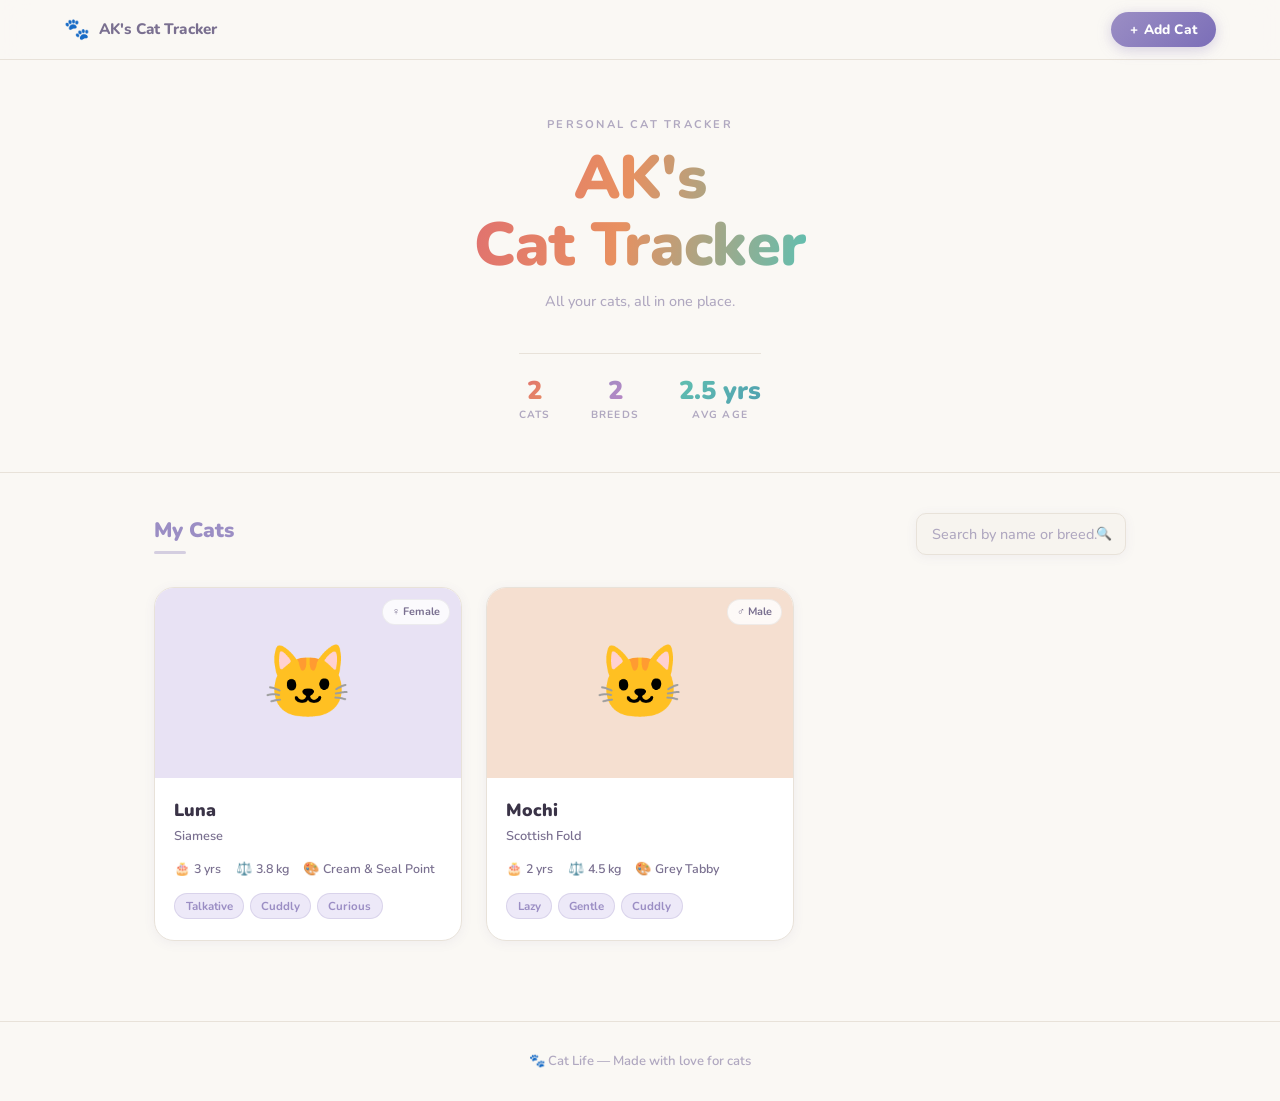
==== index.html @ 6ac4448a "Feature: photo upload with Base64 localstorage storage" ====
<!DOCTYPE html>
<html lang="en">
<head>
  <meta charset="UTF-8" />
  <meta name="viewport" content="width=device-width, initial-scale=1.0" />
  <title>AK's Cat Tracker</title>
  <meta name="description" content="AK's personal cat tracker — log breed, age, personality, and everything about your cats." />
  <link rel="preconnect" href="https://fonts.googleapis.com" />
  <link rel="preconnect" href="https://fonts.gstatic.com" crossorigin />
  <link href="https://fonts.googleapis.com/css2?family=Nunito:ital,wght@0,400;0,600;0,700;0,800;0,900;1,700&display=swap" rel="stylesheet" />
  <link rel="stylesheet" href="style.css" />
</head>
<body>

  <!-- ===== NAVBAR ===== -->
  <nav class="navbar" id="navbar">
    <div class="nav-brand">
      <span class="nav-logo">🐾</span>
      <span class="nav-title">AK's Cat Tracker</span>
    </div>
    <div class="nav-actions">
      <button class="btn-add" id="openAddModal" aria-label="Add a new cat">
        <span>+</span> Add Cat
      </button>
    </div>
  </nav>

  <!-- ===== HERO ===== -->
  <header class="hero" id="hero">
    <div class="hero-bg-orbs">
      <div class="orb orb-1"></div>
      <div class="orb orb-2"></div>
      <div class="orb orb-3"></div>
    </div>
    <div class="hero-content">
      <p class="hero-eyebrow">Personal Cat Tracker</p>
      <h1 class="hero-title">AK's<br /><em>Cat Tracker</em></h1>
      <p class="hero-subtitle">All your cats, all in one place.</p>
      <div class="hero-stats" id="heroStats">
        <div class="stat"><span class="stat-num" id="statTotal">0</span><span class="stat-label">Cats</span></div>
        <div class="stat-divider"></div>
        <div class="stat"><span class="stat-num" id="statBreeds">0</span><span class="stat-label">Breeds</span></div>
        <div class="stat-divider"></div>
        <div class="stat"><span class="stat-num" id="statAvgAge">—</span><span class="stat-label">Avg Age</span></div>
      </div>
    </div>
  
  </header>

  <!-- ===== MAIN GRID ===== -->
  <main class="main-content" id="mainContent">
    <div class="section-header">
      <h2 class="section-title">My Cats</h2>
      <div class="search-wrap">
        <input type="search" id="searchInput" class="search-input" placeholder="Search by name or breed…" aria-label="Search cats" />
      </div>
    </div>

    <!-- Empty State -->
    <div class="empty-state" id="emptyState" style="display:none;">
      <div class="empty-icon">🐱</div>
      <h3>No cats yet!</h3>
      <p>Click <strong>+ Add Cat</strong> to start building your feline family profile.</p>
    </div>

    <!-- Cat Cards Grid -->
    <div class="cat-grid" id="catGrid"></div>
  </main>

  <!-- ===== ADD / EDIT MODAL ===== -->
  <div class="modal-overlay" id="modalOverlay" role="dialog" aria-modal="true" aria-labelledby="modalTitle">
    <div class="modal-card">
      <button class="modal-close" id="closeModal" aria-label="Close modal">✕</button>
      <h2 class="modal-title" id="modalTitle">Add a New Cat</h2>

      <form id="catForm" novalidate>
        <input type="hidden" id="catId" />

        <!-- Photo Upload -->
        <div class="form-group">
          <label>Photo <span class="optional">(optional)</span></label>
          <div class="upload-area" id="uploadArea">
            <input type="file" id="catPhotoFile" accept="image/*" style="display:none;" />
            <div class="upload-placeholder" id="uploadPlaceholder">
              <span class="upload-icon">📷</span>
              <span class="upload-text">Click to upload a photo</span>
              <span class="upload-hint">JPG, PNG, WEBP — stored locally</span>
            </div>
            <div class="photo-preview-wrap" id="photoPreviewWrap" style="display:none;">
              <img id="photoPreview" src="" alt="Cat photo preview" class="photo-preview" />
              <button type="button" class="remove-photo-btn" id="removePhoto">✕ Remove</button>
            </div>
          </div>
          <!-- URL fallback -->
          <details class="url-fallback">
            <summary>Or paste an image URL instead</summary>
            <input type="url" id="catPhoto" placeholder="https://example.com/photo.jpg" style="margin-top:0.5rem;" />
          </details>
        </div>

        <!-- Name -->
        <div class="form-row">
          <div class="form-group">
            <label for="catName">Name <span class="required">*</span></label>
            <input type="text" id="catName" placeholder="e.g. Luna" required />
          </div>
          <div class="form-group">
            <label for="catBreed">Breed <span class="required">*</span></label>
            <input type="text" id="catBreed" placeholder="e.g. Siamese" required />
          </div>
        </div>

        <!-- Age & Weight -->
        <div class="form-row">
          <div class="form-group">
            <label for="catAge">Age (years) <span class="required">*</span></label>
            <input type="number" id="catAge" placeholder="e.g. 3" min="0" max="30" step="0.5" required />
          </div>
          <div class="form-group">
            <label for="catWeight">Weight (kg)</label>
            <input type="number" id="catWeight" placeholder="e.g. 4.2" min="0" max="30" step="0.1" />
          </div>
        </div>

        <!-- Gender & Color -->
        <div class="form-row">
          <div class="form-group">
            <label for="catGender">Gender</label>
            <select id="catGender">
              <option value="">—</option>
              <option value="Male">Male ♂</option>
              <option value="Female">Female ♀</option>
            </select>
          </div>
          <div class="form-group">
            <label for="catColor">Coat Color</label>
            <input type="text" id="catColor" placeholder="e.g. Orange & White" />
          </div>
        </div>

        <!-- Personality Tags -->
        <div class="form-group">
          <label>Personality Traits</label>
          <div class="trait-grid" id="traitGrid">
            <label class="trait-chip"><input type="checkbox" value="Playful" /> Playful 🎾</label>
            <label class="trait-chip"><input type="checkbox" value="Cuddly" /> Cuddly 🤗</label>
            <label class="trait-chip"><input type="checkbox" value="Independent" /> Independent 😎</label>
            <label class="trait-chip"><input type="checkbox" value="Talkative" /> Talkative 🗣️</label>
            <label class="trait-chip"><input type="checkbox" value="Lazy" /> Lazy 😴</label>
            <label class="trait-chip"><input type="checkbox" value="Curious" /> Curious 🔍</label>
            <label class="trait-chip"><input type="checkbox" value="Shy" /> Shy 🙈</label>
            <label class="trait-chip"><input type="checkbox" value="Gentle" /> Gentle 🕊️</label>
          </div>
        </div>

        <!-- Notes -->
        <div class="form-group">
          <label for="catNotes">Notes</label>
          <textarea id="catNotes" rows="3" placeholder="Any special notes about this cat…"></textarea>
        </div>

        <div class="form-actions">
          <button type="button" class="btn-secondary" id="cancelModal">Cancel</button>
          <button type="submit" class="btn-primary" id="submitBtn">Save Cat 🐾</button>
        </div>
      </form>
    </div>
  </div>

  <!-- ===== VIEW MODAL ===== -->
  <div class="modal-overlay" id="viewModalOverlay" role="dialog" aria-modal="true" aria-labelledby="viewModalName">
    <div class="modal-card view-modal">
      <button class="modal-close" id="closeViewModal" aria-label="Close">✕</button>
      <div class="view-photo-wrap" id="viewPhotoWrap">
        <img id="viewPhoto" src="" alt="" class="view-photo" />
        <div class="view-photo-placeholder" id="viewPhotoPlaceholder">🐱</div>
      </div>
      <div class="view-body">
        <div class="view-header-row">
          <h2 class="view-name" id="viewModalName"></h2>
          <span class="view-gender-badge" id="viewGender"></span>
        </div>
        <p class="view-breed" id="viewBreed"></p>
        <div class="view-stats-row" id="viewStatsRow"></div>
        <div class="view-traits" id="viewTraits"></div>
        <p class="view-notes" id="viewNotes"></p>
        <div class="view-actions">
          <button class="btn-secondary" id="editFromView">✏️ Edit</button>
          <button class="btn-danger" id="deleteFromView">🗑️ Delete</button>
        </div>
      </div>
    </div>
  </div>

  <!-- ===== FOOTER ===== -->
  <footer class="site-footer">
    <p>🐾 Cat Life — Made with love for cats</p>
  </footer>

  <script src="app.js"></script>
</body>
</html>
---- style.css ----
/* ===========================
   AK'S CAT TRACKER — PASTEL THEME
   =========================== */

/* ---------- RESET & TOKENS ---------- */
*, *::before, *::after { box-sizing: border-box; margin: 0; padding: 0; }

:root {
  --bg:          #faf8f4;
  --bg2:         #f3efe8;
  --surface:     #ffffff;
  --surface2:    #f7f4ef;
  --border:      #e8e2d9;
  --border-hover:#d4ccc0;

  /* Pastel card photo backgrounds */
  --card-bg-1:   #e8e2f4;  /* lavender */
  --card-bg-2:   #f5dfd0;  /* peach */
  --card-bg-3:   #d4ecd4;  /* mint */
  --card-bg-4:   #fce4ec;  /* pink */

  /* Title gradient — pink → orange → teal */
  --grad-start:  #e07070;
  --grad-mid:    #e89060;
  --grad-end:    #60bfb0;

  /* Accent */
  --accent:      #9b8ec4;  /* soft purple */
  --accent-light:#ede9f8;
  --accent2:     #e07070;  /* salmon */
  --accent3:     #60bfb0;  /* teal */

  --text:        #3a3347;
  --text-muted:  #7a7090;
  --text-dim:    #b0a8c0;

  --radius-sm:   10px;
  --radius:      20px;
  --radius-lg:   28px;
  --shadow-sm:   0 2px 12px rgba(100,80,150,0.07);
  --shadow:      0 4px 24px rgba(100,80,150,0.10);
  --shadow-lg:   0 12px 48px rgba(100,80,150,0.14);

  --transition:  0.22s cubic-bezier(0.4,0,0.2,1);
  --font:        'Nunito', 'Outfit', sans-serif;
}

html { scroll-behavior: smooth; }

body {
  font-family: var(--font);
  background: var(--bg);
  color: var(--text);
  min-height: 100vh;
  overflow-x: hidden;
  line-height: 1.6;
}

::-webkit-scrollbar { width: 6px; }
::-webkit-scrollbar-track { background: var(--bg2); }
::-webkit-scrollbar-thumb { background: var(--border); border-radius: 99px; }

/* ---------- NAVBAR ---------- */
.navbar {
  position: sticky;
  top: 0;
  z-index: 100;
  display: flex;
  align-items: center;
  justify-content: space-between;
  padding: 0 clamp(1.5rem, 5vw, 4rem);
  height: 60px;
  background: rgba(250,248,244,0.88);
  backdrop-filter: blur(14px);
  -webkit-backdrop-filter: blur(14px);
  border-bottom: 1px solid var(--border);
}

.nav-brand { display: flex; align-items: center; gap: 0.55rem; }
.nav-logo { font-size: 1.3rem; }
.nav-title {
  font-size: 0.95rem;
  font-weight: 800;
  color: var(--text-muted);
  letter-spacing: 0.01em;
}

.btn-add {
  display: flex;
  align-items: center;
  gap: 0.35rem;
  padding: 0.5rem 1.2rem;
  font-family: var(--font);
  font-weight: 800;
  font-size: 0.85rem;
  color: #fff;
  background: linear-gradient(135deg, var(--accent), #7b6eb8);
  border: none;
  border-radius: 99px;
  cursor: pointer;
  box-shadow: 0 3px 14px rgba(155,142,196,0.4);
  transition: transform var(--transition), box-shadow var(--transition), filter var(--transition);
  letter-spacing: 0.01em;
}
.btn-add:hover {
  transform: translateY(-2px);
  box-shadow: 0 6px 22px rgba(155,142,196,0.55);
  filter: brightness(1.05);
}
.btn-add:active { transform: translateY(0); }

/* ---------- HERO ---------- */
.hero {
  display: flex;
  align-items: center;
  justify-content: center;
  text-align: center;
  padding: 3.5rem clamp(1.5rem, 5vw, 4rem) 3rem;
  border-bottom: 1px solid var(--border);
  background: var(--bg);
}

.hero-bg-orbs { display: none; }
.orb { display: none; }

.hero-content { position: relative; z-index: 1; max-width: 560px; }

.hero-eyebrow {
  font-size: 0.7rem;
  font-weight: 700;
  letter-spacing: 0.2em;
  text-transform: uppercase;
  color: var(--text-dim);
  margin-bottom: 0.7rem;
}

.hero-title {
  font-family: var(--font);
  font-size: clamp(2.4rem, 6vw, 3.8rem);
  font-weight: 900;
  line-height: 1.1;
  margin-bottom: 0.7rem;
  background: linear-gradient(100deg, var(--grad-start) 0%, var(--grad-mid) 45%, var(--grad-end) 100%);
  -webkit-background-clip: text;
  -webkit-text-fill-color: transparent;
  background-clip: text;
  letter-spacing: -0.01em;
}

.hero-title em {
  font-style: normal;
}

.hero-subtitle {
  font-size: 0.9rem;
  color: var(--text-dim);
  margin: 0 auto 2rem;
  font-weight: 500;
}

/* Stats */
.hero-stats {
  display: inline-flex;
  align-items: center;
  justify-content: center;
  gap: 2.5rem;
  padding-top: 1.5rem;
  border-top: 1px solid var(--border);
  margin-top: 0.5rem;
}

.stat { text-align: center; }

.stat-num {
  display: block;
  font-size: 1.6rem;
  font-weight: 900;
  line-height: 1;
  background: linear-gradient(100deg, var(--grad-start), var(--grad-mid), var(--grad-end));
  -webkit-background-clip: text;
  -webkit-text-fill-color: transparent;
  background-clip: text;
}

/* Make each stat number a slightly different color stop */
#statTotal    { background: linear-gradient(135deg, #e07070, #e89060); -webkit-background-clip: text; background-clip: text; }
#statBreeds   { background: linear-gradient(135deg, #9b8ec4, #c084c4); -webkit-background-clip: text; background-clip: text; }
#statAvgAge   { background: linear-gradient(135deg, #60bfb0, #50a0b0); -webkit-background-clip: text; background-clip: text; }

.stat-label {
  font-size: 0.65rem;
  color: var(--text-dim);
  font-weight: 700;
  text-transform: uppercase;
  letter-spacing: 0.12em;
  margin-top: 0.2rem;
  display: block;
}
.stat-divider { display: none; }

/* ---------- MAIN ---------- */
.main-content {
  max-width: 1100px;
  margin: 0 auto;
  padding: 2.5rem clamp(1.5rem, 5vw, 4rem) 5rem;
}

.section-header {
  display: flex;
  align-items: center;
  justify-content: space-between;
  gap: 1rem;
  flex-wrap: wrap;
  margin-bottom: 2rem;
}

.section-title {
  font-size: 1.3rem;
  font-weight: 900;
  color: var(--accent);
  position: relative;
}
.section-title::after {
  content: '';
  display: block;
  height: 2.5px;
  width: 32px;
  background: var(--accent);
  border-radius: 99px;
  margin-top: 4px;
  opacity: 0.4;
}

/* Search */
.search-wrap { position: relative; display: flex; align-items: center; }
.search-wrap::after {
  content: '🔍';
  position: absolute;
  right: 0.9rem;
  font-size: 0.8rem;
  pointer-events: none;
}
.search-input {
  background: var(--surface);
  border: 1px solid var(--border);
  border-radius: 99px;
  padding: 0.55rem 2.2rem 0.55rem 1.1rem;
  font-family: var(--font);
  font-size: 0.85rem;
  font-weight: 600;
  color: var(--text);
  width: 220px;
  transition: border-color var(--transition), box-shadow var(--transition);
  outline: none;
  box-shadow: var(--shadow-sm);
}
.search-input::placeholder { color: var(--text-dim); }
.search-input:focus {
  border-color: var(--accent);
  box-shadow: 0 0 0 3px rgba(155,142,196,0.12);
}

/* ---------- EMPTY STATE ---------- */
.empty-state {
  text-align: center;
  padding: 5rem 2rem;
  color: var(--text-muted);
}
.empty-icon { font-size: 4rem; margin-bottom: 1rem; animation: bounce 2.5s ease-in-out infinite; }
@keyframes bounce {
  0%,100% { transform: translateY(0); }
  50%      { transform: translateY(-10px); }
}
.empty-state h3 { font-size: 1.3rem; font-weight: 800; color: var(--text); margin-bottom: 0.4rem; }
.empty-state p  { font-size: 0.9rem; }

/* ---------- CAT GRID ---------- */
.cat-grid {
  display: grid;
  grid-template-columns: repeat(auto-fill, minmax(260px, 1fr));
  gap: 1.5rem;
}

/* ---------- CAT CARD ---------- */
.cat-card {
  background: var(--surface);
  border: 1px solid var(--border);
  border-radius: var(--radius);
  overflow: hidden;
  cursor: pointer;
  box-shadow: var(--shadow-sm);
  transition: transform var(--transition), box-shadow var(--transition);
  animation: cardIn 0.35s ease both;
}
@keyframes cardIn {
  from { opacity: 0; transform: translateY(16px); }
  to   { opacity: 1; transform: translateY(0); }
}
.cat-card:hover {
  transform: translateY(-5px);
  box-shadow: var(--shadow-lg);
}

.card-photo-wrap {
  height: 190px;
  overflow: hidden;
  position: relative;
}
.card-photo {
  width: 100%;
  height: 100%;
  object-fit: cover;
  transition: transform 0.5s ease;
}
.cat-card:hover .card-photo { transform: scale(1.04); }

.card-photo-placeholder {
  width: 100%;
  height: 100%;
  display: flex;
  align-items: center;
  justify-content: center;
  font-size: 4.5rem;
}

/* Rotate card bg colors */
.cat-card:nth-child(4n+1) .card-photo-placeholder { background: var(--card-bg-1); }
.cat-card:nth-child(4n+2) .card-photo-placeholder { background: var(--card-bg-2); }
.cat-card:nth-child(4n+3) .card-photo-placeholder { background: var(--card-bg-3); }
.cat-card:nth-child(4n+4) .card-photo-placeholder { background: var(--card-bg-4); }

.card-gender-badge {
  position: absolute;
  top: 0.7rem;
  right: 0.7rem;
  background: rgba(255,255,255,0.82);
  backdrop-filter: blur(4px);
  border: 1px solid rgba(0,0,0,0.06);
  border-radius: 99px;
  padding: 0.18rem 0.55rem;
  font-size: 0.68rem;
  font-weight: 700;
  color: var(--text-muted);
}

.card-body { padding: 1.1rem 1.2rem 1.3rem; }
.card-name {
  font-size: 1.1rem;
  font-weight: 900;
  color: var(--text);
  margin-bottom: 0.1rem;
}
.card-breed {
  font-size: 0.8rem;
  color: var(--text-muted);
  font-weight: 600;
  margin-bottom: 0.8rem;
}

.card-meta {
  display: flex;
  gap: 0.9rem;
  flex-wrap: wrap;
  margin-bottom: 0.8rem;
}
.card-meta-item {
  display: flex;
  align-items: center;
  gap: 0.25rem;
  font-size: 0.78rem;
  color: var(--text-muted);
  font-weight: 600;
}
.card-meta-item .icon { font-size: 0.82rem; }

.card-traits { display: flex; flex-wrap: wrap; gap: 0.35rem; }
.trait-tag {
  font-size: 0.72rem;
  font-weight: 700;
  padding: 0.2rem 0.65rem;
  border-radius: 99px;
  background: var(--accent-light);
  color: var(--accent);
  border: 1px solid rgba(155,142,196,0.25);
}

/* ---------- MODAL ---------- */
.modal-overlay {
  position: fixed;
  inset: 0;
  z-index: 200;
  background: rgba(60,50,80,0.35);
  backdrop-filter: blur(5px);
  display: flex;
  align-items: center;
  justify-content: center;
  padding: 1.5rem;
  opacity: 0;
  pointer-events: none;
  transition: opacity 0.22s ease;
  overflow-y: auto;
}
.modal-overlay.open { opacity: 1; pointer-events: all; }

.modal-card {
  background: var(--surface);
  border: 1px solid var(--border);
  border-radius: var(--radius-lg);
  padding: 2.2rem;
  width: 100%;
  max-width: 560px;
  position: relative;
  transform: translateY(24px) scale(0.98);
  transition: transform 0.28s cubic-bezier(0.34,1.56,0.64,1);
  max-height: 90vh;
  overflow-y: auto;
  box-shadow: var(--shadow-lg);
}
.modal-overlay.open .modal-card { transform: translateY(0) scale(1); }

.modal-close {
  position: absolute;
  top: 1.1rem;
  right: 1.1rem;
  background: var(--bg2);
  border: 1px solid var(--border);
  border-radius: 50%;
  width: 32px; height: 32px;
  display: flex; align-items: center; justify-content: center;
  font-size: 0.82rem;
  color: var(--text-muted);
  cursor: pointer;
  transition: background var(--transition), color var(--transition);
  z-index: 1;
}
.modal-close:hover { background: #fce4e4; color: #d05050; }

.modal-title {
  font-size: 1.3rem;
  font-weight: 900;
  margin-bottom: 1.8rem;
  background: linear-gradient(100deg, var(--grad-start), var(--grad-mid), var(--grad-end));
  -webkit-background-clip: text;
  -webkit-text-fill-color: transparent;
  background-clip: text;
}

/* ---------- FORM ---------- */
.form-group { margin-bottom: 1.1rem; }
.form-group label {
  display: block;
  font-size: 0.75rem;
  font-weight: 800;
  color: var(--text-muted);
  margin-bottom: 0.4rem;
  text-transform: uppercase;
  letter-spacing: 0.07em;
}
.required { color: var(--accent2); }
.optional { color: var(--text-dim); font-weight: 600; text-transform: none; letter-spacing: 0; font-size: 0.76rem; }

.form-row {
  display: grid;
  grid-template-columns: 1fr 1fr;
  gap: 0.9rem;
  margin-bottom: 1.1rem;
}
@media (max-width: 480px) { .form-row { grid-template-columns: 1fr; } }

input[type="text"],
input[type="url"],
input[type="number"],
input[type="search"],
select,
textarea {
  width: 100%;
  background: var(--surface2);
  border: 1.5px solid var(--border);
  border-radius: var(--radius-sm);
  padding: 0.65rem 0.9rem;
  font-family: var(--font);
  font-size: 0.9rem;
  font-weight: 600;
  color: var(--text);
  transition: border-color var(--transition), box-shadow var(--transition);
  outline: none;
  appearance: none;
}
input:focus, select:focus, textarea:focus {
  border-color: var(--accent);
  box-shadow: 0 0 0 3px rgba(155,142,196,0.14);
  background: #fff;
}
input::placeholder, textarea::placeholder { color: var(--text-dim); font-weight: 500; }
select option { background: #fff; }
textarea { resize: vertical; }

/* Upload area */
.upload-area {
  border: 2px dashed var(--border);
  border-radius: var(--radius-sm);
  overflow: hidden;
  cursor: pointer;
  transition: border-color var(--transition), background var(--transition);
  background: var(--surface2);
}
.upload-area:hover {
  border-color: var(--accent);
  background: var(--accent-light);
}
.upload-area.drag-over {
  border-color: var(--accent);
  background: var(--accent-light);
  box-shadow: 0 0 0 4px rgba(155,142,196,0.12);
}

.upload-placeholder {
  display: flex;
  flex-direction: column;
  align-items: center;
  justify-content: center;
  gap: 0.3rem;
  padding: 1.8rem 1rem;
  text-align: center;
  pointer-events: none;
}
.upload-icon { font-size: 1.8rem; }
.upload-text {
  font-size: 0.88rem;
  font-weight: 700;
  color: var(--text-muted);
}
.upload-hint {
  font-size: 0.72rem;
  font-weight: 600;
  color: var(--text-dim);
}

/* Photo preview inside upload area */
.photo-preview-wrap {
  position: relative;
  width: 100%;
}
.photo-preview {
  width: 100%;
  max-height: 200px;
  object-fit: cover;
  display: block;
  border-radius: 0;
}
.remove-photo-btn {
  position: absolute;
  top: 0.6rem;
  right: 0.6rem;
  background: rgba(255,255,255,0.9);
  border: 1px solid var(--border);
  border-radius: 99px;
  padding: 0.25rem 0.7rem;
  font-size: 0.75rem;
  font-weight: 700;
  font-family: var(--font);
  color: #d05050;
  cursor: pointer;
  transition: background var(--transition);
  backdrop-filter: blur(4px);
  pointer-events: all;
}
.remove-photo-btn:hover { background: #fce4e4; }

/* URL fallback collapsible */
.url-fallback {
  margin-top: 0.6rem;
}
.url-fallback summary {
  font-size: 0.75rem;
  font-weight: 700;
  color: var(--text-dim);
  cursor: pointer;
  user-select: none;
  list-style: none;
  display: flex;
  align-items: center;
  gap: 0.3rem;
  padding: 0.3rem 0;
}
.url-fallback summary::before { content: '▶'; font-size: 0.6rem; transition: transform var(--transition); }
.url-fallback[open] summary::before { transform: rotate(90deg); }
.url-fallback summary:hover { color: var(--accent); }

/* Trait chips */
.trait-grid { display: flex; flex-wrap: wrap; gap: 0.45rem; }
.trait-chip {
  display: flex;
  align-items: center;
  gap: 0.35rem;
  font-size: 0.8rem;
  font-weight: 700;
  padding: 0.35rem 0.85rem;
  border-radius: 99px;
  border: 1.5px solid var(--border);
  background: var(--surface2);
  color: var(--text-muted);
  cursor: pointer;
  transition: all var(--transition);
  user-select: none;
}
.trait-chip input { display: none; }
.trait-chip:hover { border-color: var(--accent); color: var(--accent); }
.trait-chip.checked {
  background: var(--accent-light);
  border-color: rgba(155,142,196,0.4);
  color: var(--accent);
}

/* Form actions */
.form-actions {
  display: flex;
  gap: 0.7rem;
  justify-content: flex-end;
  margin-top: 1.8rem;
  padding-top: 1.3rem;
  border-top: 1px solid var(--border);
}

.btn-primary {
  padding: 0.65rem 1.6rem;
  font-family: var(--font);
  font-weight: 800;
  font-size: 0.88rem;
  color: #fff;
  background: linear-gradient(135deg, var(--accent), #7b6eb8);
  border: none;
  border-radius: 99px;
  cursor: pointer;
  box-shadow: 0 3px 14px rgba(155,142,196,0.4);
  transition: transform var(--transition), filter var(--transition);
}
.btn-primary:hover { transform: translateY(-2px); filter: brightness(1.08); }

.btn-secondary {
  padding: 0.65rem 1.3rem;
  font-family: var(--font);
  font-weight: 700;
  font-size: 0.85rem;
  color: var(--text-muted);
  background: var(--surface2);
  border: 1.5px solid var(--border);
  border-radius: 99px;
  cursor: pointer;
  transition: border-color var(--transition), color var(--transition);
}
.btn-secondary:hover { border-color: var(--accent); color: var(--accent); }

.btn-danger {
  padding: 0.65rem 1.3rem;
  font-family: var(--font);
  font-weight: 700;
  font-size: 0.85rem;
  color: #d05050;
  background: #fce4e4;
  border: 1.5px solid #f0c0c0;
  border-radius: 99px;
  cursor: pointer;
  transition: background var(--transition);
}
.btn-danger:hover { background: #f8d0d0; }

/* ---------- VIEW MODAL ---------- */
.view-modal { max-width: 480px; padding: 0; overflow: hidden; }
.view-photo-wrap {
  height: 200px;
  background: var(--card-bg-1);
  position: relative;
  overflow: hidden;
}
.view-photo { width: 100%; height: 100%; object-fit: cover; display: none; }
.view-photo-placeholder {
  width: 100%;
  height: 100%;
  display: flex;
  align-items: center;
  justify-content: center;
  font-size: 5.5rem;
}
.view-body { padding: 1.8rem; }
.view-header-row { display: flex; align-items: center; gap: 0.7rem; margin-bottom: 0.25rem; flex-wrap: wrap; }
.view-name { font-size: 1.6rem; font-weight: 900; color: var(--text); }
.view-gender-badge {
  font-size: 0.72rem;
  font-weight: 700;
  padding: 0.18rem 0.65rem;
  border-radius: 99px;
  background: var(--accent-light);
  color: var(--accent);
  border: 1px solid rgba(155,142,196,0.25);
}
.view-breed { font-size: 0.85rem; color: var(--text-muted); font-weight: 600; margin-bottom: 1.2rem; }
.view-stats-row { display: flex; flex-wrap: wrap; gap: 1.5rem; margin-bottom: 1.1rem; }
.view-stat .val { font-size: 1.2rem; font-weight: 800; color: var(--text); display: block; }
.view-stat .lbl { font-size: 0.65rem; color: var(--text-dim); text-transform: uppercase; letter-spacing: 0.1em; font-weight: 700; }
.view-traits { display: flex; flex-wrap: wrap; gap: 0.4rem; margin-bottom: 1.1rem; }
.view-notes {
  font-size: 0.87rem;
  color: var(--text-muted);
  line-height: 1.7;
  background: var(--surface2);
  border-radius: var(--radius-sm);
  padding: 0.8rem 1rem;
  margin-bottom: 1.4rem;
  font-weight: 500;
}
.view-actions { display: flex; gap: 0.7rem; }

/* ---------- TOAST ---------- */
.toast-container {
  position: fixed;
  bottom: 2rem;
  right: 2rem;
  z-index: 999;
  display: flex;
  flex-direction: column;
  gap: 0.5rem;
  pointer-events: none;
}
.toast {
  background: var(--surface);
  border: 1px solid var(--border);
  border-radius: var(--radius-sm);
  padding: 0.8rem 1.2rem;
  font-size: 0.87rem;
  font-weight: 600;
  color: var(--text);
  box-shadow: var(--shadow);
  animation: toastIn 0.3s ease both;
  pointer-events: auto;
}
.toast.success { border-left: 3px solid var(--accent); }
.toast.error   { border-left: 3px solid #d05050; }
@keyframes toastIn  { from { opacity:0; transform:translateX(24px); } to { opacity:1; transform:translateX(0); } }
@keyframes toastOut { from { opacity:1; transform:translateX(0); }   to { opacity:0; transform:translateX(24px); } }

/* ---------- FOOTER ---------- */
.site-footer {
  text-align: center;
  padding: 1.8rem 1rem;
  border-top: 1px solid var(--border);
  font-size: 0.82rem;
  font-weight: 600;
  color: var(--text-dim);
}

/* ---------- RESPONSIVE ---------- */
@media (max-width: 600px) {
  .hero { padding: 2.5rem 1.5rem 2rem; }
  .hero-stats { gap: 1.5rem; }
  .cat-grid { grid-template-columns: 1fr; }
  .modal-card { padding: 1.5rem 1.2rem; }
  .form-actions, .view-actions { flex-direction: column; }
  .section-header { flex-direction: column; align-items: flex-start; }
  .search-input { width: 100%; }
}
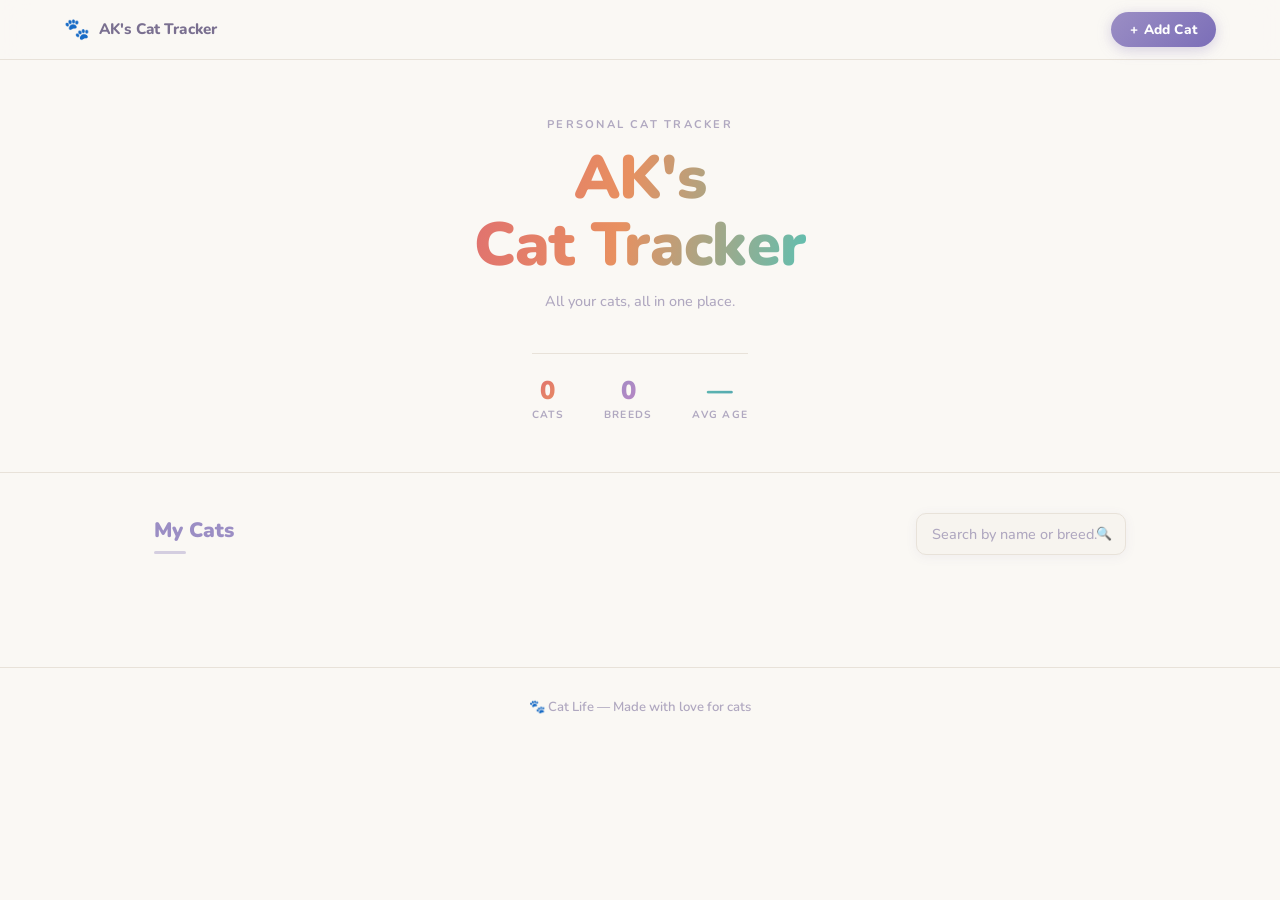
==== commit 52aa36d9: "Add Firebase cloud sync" ====
--- a/index.html
+++ b/index.html
@@ -197,6 +197,11 @@
     <p>🐾 Cat Life — Made with love for cats</p>
   </footer>
 
+  <!-- ===== FIREBASE SDK ===== -->
+  <script src="https://www.gstatic.com/firebasejs/9.22.0/firebase-app-compat.js"></script>
+  <script src="https://www.gstatic.com/firebasejs/9.22.0/firebase-firestore-compat.js"></script>
+  <script src="https://www.gstatic.com/firebasejs/9.22.0/firebase-storage-compat.js"></script>
+  <script src="firebase-config.js"></script>
   <script src="app.js"></script>
 </body>
 </html>
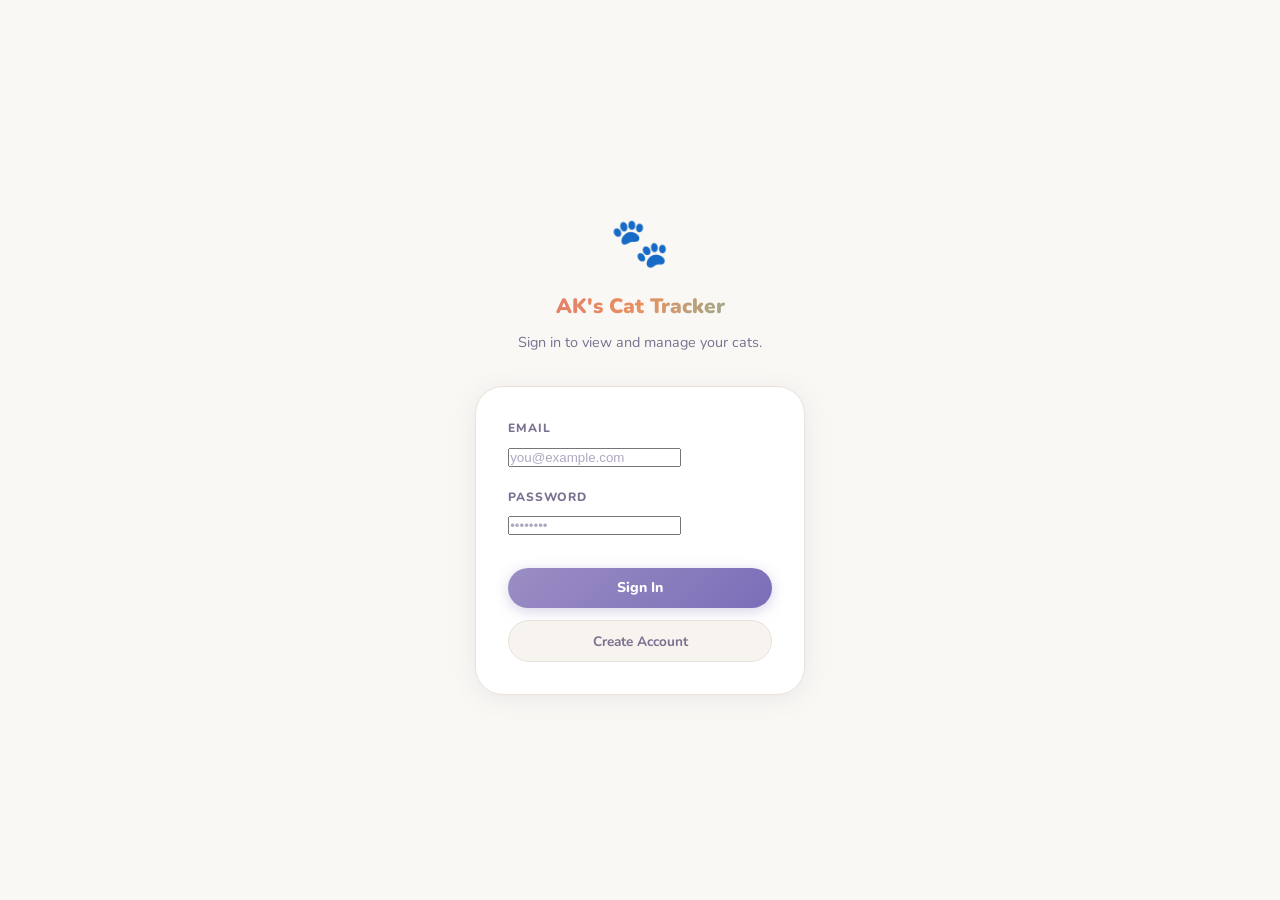
==== commit 2f8c0507: "Add Firebase Authentication - per-user cat data" ====
--- a/index.html
+++ b/index.html
@@ -19,7 +19,9 @@
       <span class="nav-title">AK's Cat Tracker</span>
     </div>
     <div class="nav-actions">
-      <button class="btn-add" id="openAddModal" aria-label="Add a new cat">
+      <span class="nav-user" id="navUserEmail" style="display:none; font-size:0.8rem; color:var(--text-muted); max-width:160px; overflow:hidden; text-overflow:ellipsis; white-space:nowrap;"></span>
+      <button class="btn-secondary" id="logoutBtn" style="display:none;">Logout</button>
+      <button class="btn-add" id="openAddModal" aria-label="Add a new cat" style="display:none;">
         <span>+</span> Add Cat
       </button>
     </div>
@@ -197,11 +199,35 @@
     <p>🐾 Cat Life — Made with love for cats</p>
   </footer>
 
+  <!-- ===== LOGIN OVERLAY ===== -->
+  <div class="modal-overlay open" id="loginOverlay" style="z-index: 9999; background: var(--bg); opacity: 1; pointer-events: all;">
+    <div class="modal-card" style="max-width: 400px; text-align: center; box-shadow: none; border: none; background: transparent;">
+      <div style="font-size: 3rem; margin-bottom: 0.5rem;">🐾</div>
+      <h2 class="modal-title" style="margin-bottom: 0.5rem;">AK's Cat Tracker</h2>
+      <p style="color: var(--text-muted); font-size: 0.9rem; margin-bottom: 2rem;">Sign in to view and manage your cats.</p>
+      
+      <form id="loginForm" style="background: var(--surface); padding: 2rem; border-radius: var(--radius-lg); box-shadow: var(--shadow); border: 1px solid var(--border);">
+        <div class="form-group" style="text-align: left;">
+          <label for="authEmail">Email</label>
+          <input type="email" id="authEmail" placeholder="you@example.com" required />
+        </div>
+        <div class="form-group" style="text-align: left;">
+          <label for="authPassword">Password</label>
+          <input type="password" id="authPassword" placeholder="••••••••" required />
+        </div>
+        <div style="display: flex; gap: 0.8rem; flex-direction: column; margin-top: 1.8rem;">
+          <button type="submit" class="btn-primary" id="loginBtn">Sign In</button>
+          <button type="button" class="btn-secondary" id="signupBtn">Create Account</button>
+        </div>
+      </form>
+    </div>
+  </div>
+
   <!-- ===== FIREBASE SDK ===== -->
   <script src="https://www.gstatic.com/firebasejs/9.22.0/firebase-app-compat.js"></script>
+  <script src="https://www.gstatic.com/firebasejs/9.22.0/firebase-auth-compat.js"></script>
   <script src="https://www.gstatic.com/firebasejs/9.22.0/firebase-firestore-compat.js"></script>
-  <script src="https://www.gstatic.com/firebasejs/9.22.0/firebase-storage-compat.js"></script>
   <script src="firebase-config.js"></script>
-  <script src="app.js"></script>
+  <script src="app.js?v=3"></script>
 </body>
 </html>
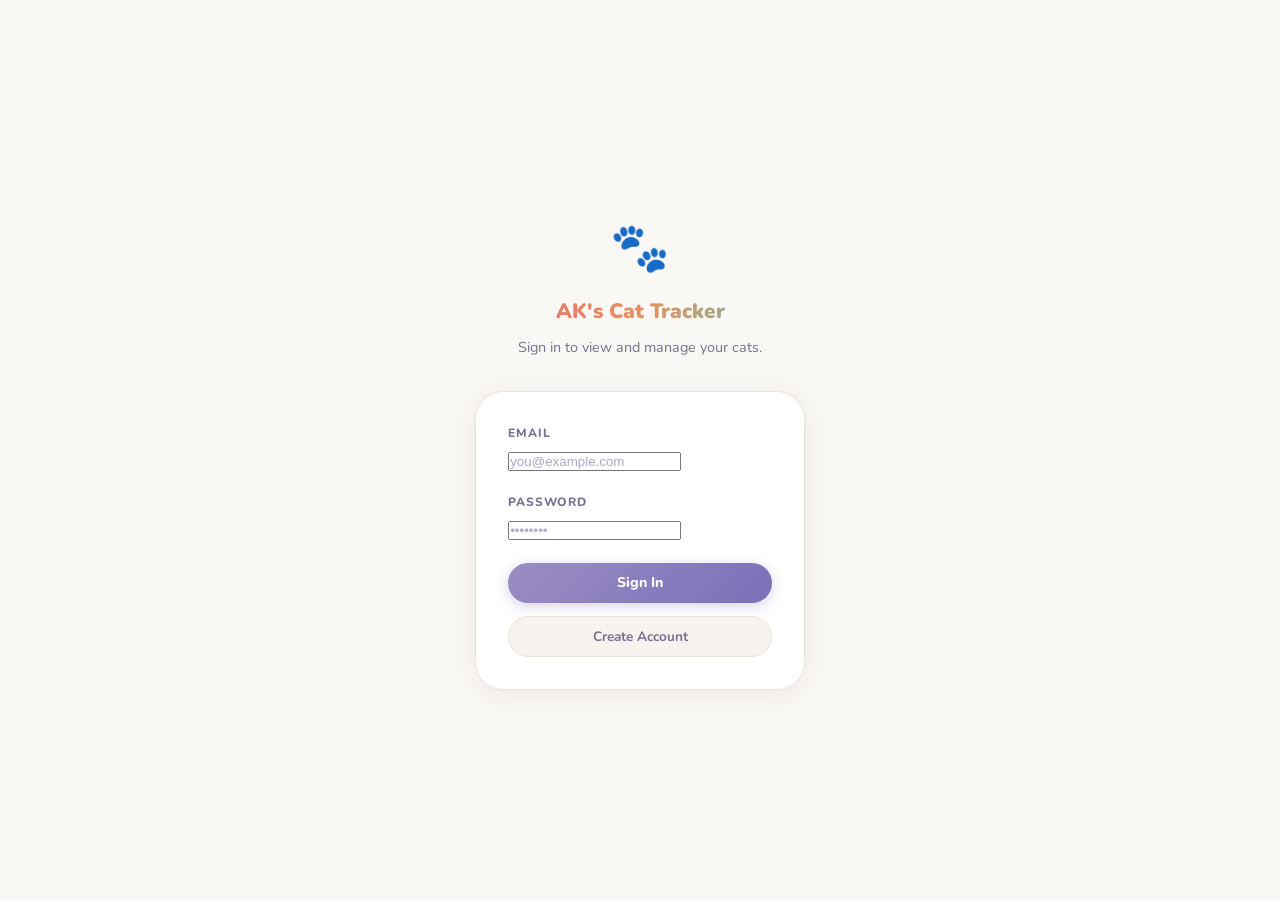
==== commit ac682174: "Fix auth errors visibility + toast z-index" ====
--- a/index.html
+++ b/index.html
@@ -215,7 +215,8 @@
           <label for="authPassword">Password</label>
           <input type="password" id="authPassword" placeholder="••••••••" required />
         </div>
-        <div style="display: flex; gap: 0.8rem; flex-direction: column; margin-top: 1.8rem;">
+        <p id="authError" style="display:none; color:#d05050; font-size:0.82rem; font-weight:700; margin-top:0.8rem; text-align:center; background:#fce4e4; border-radius:8px; padding:0.5rem 0.8rem;"></p>
+        <div style="display: flex; gap: 0.8rem; flex-direction: column; margin-top: 1.2rem;">
           <button type="submit" class="btn-primary" id="loginBtn">Sign In</button>
           <button type="button" class="btn-secondary" id="signupBtn">Create Account</button>
         </div>
@@ -228,6 +229,6 @@
   <script src="https://www.gstatic.com/firebasejs/9.22.0/firebase-auth-compat.js"></script>
   <script src="https://www.gstatic.com/firebasejs/9.22.0/firebase-firestore-compat.js"></script>
   <script src="firebase-config.js"></script>
-  <script src="app.js?v=3"></script>
+  <script src="app.js?v=4"></script>
 </body>
 </html>
--- a/style.css
+++ b/style.css
@@ -716,7 +716,7 @@
   position: fixed;
   bottom: 2rem;
   right: 2rem;
-  z-index: 999;
+  z-index: 10000;
   display: flex;
   flex-direction: column;
   gap: 0.5rem;
